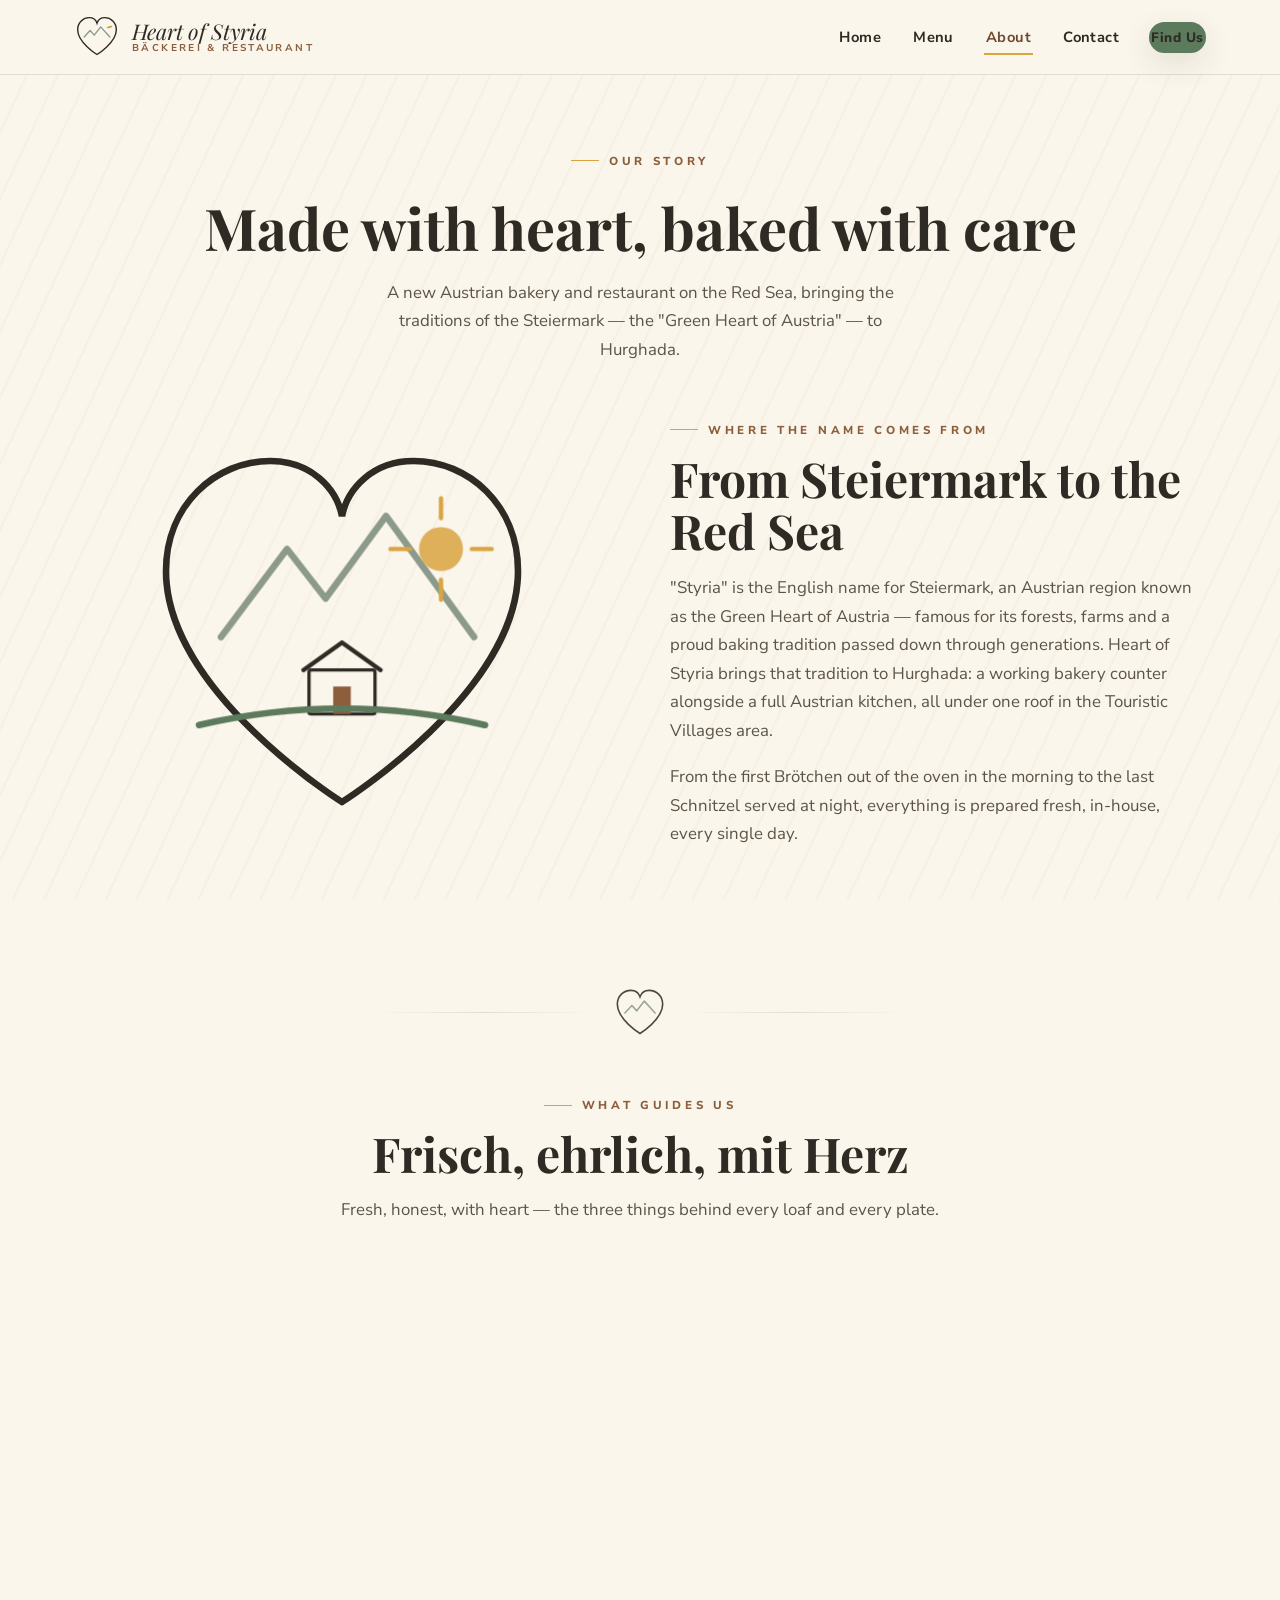
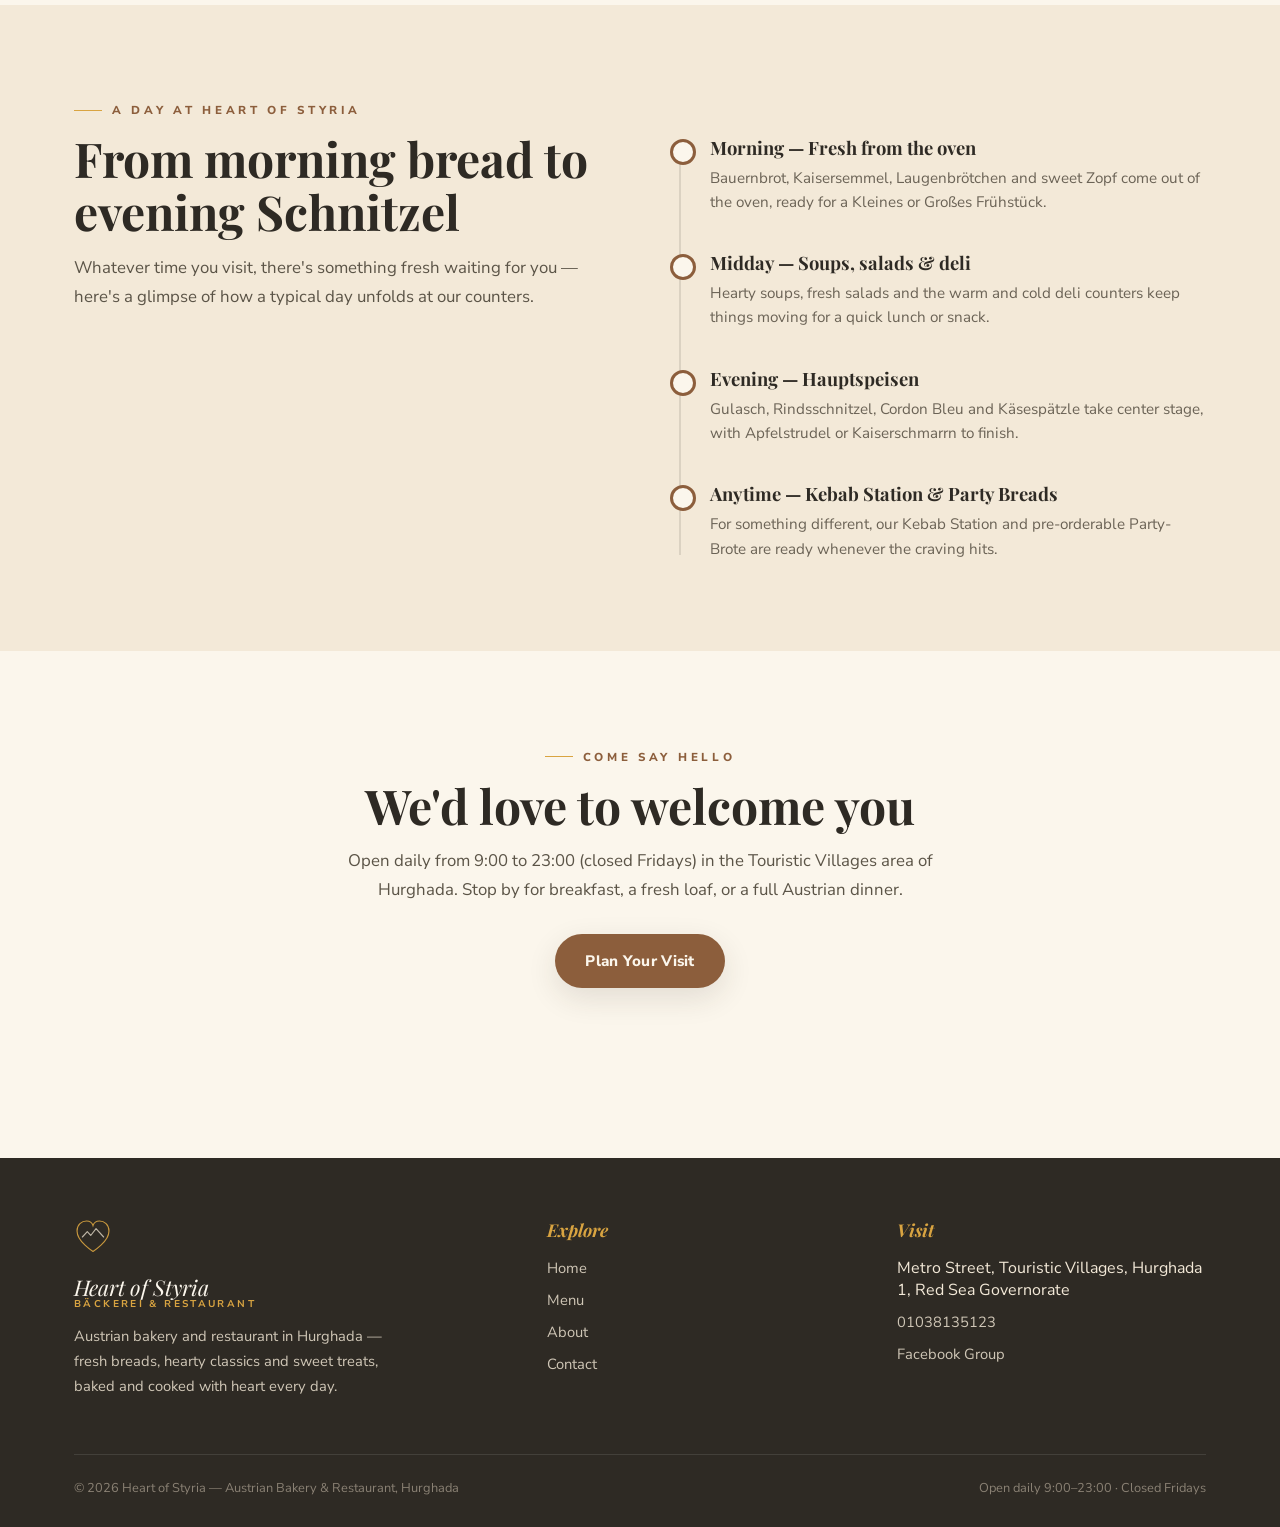
==== about.html @ dd1741fd "Add files via upload" ====
<!DOCTYPE html>
<html lang="en">
<head>
<meta charset="UTF-8">
<meta name="viewport" content="width=device-width, initial-scale=1.0">
<title>About | Bäckerei – Heart of Styria, Hurghada</title>
<link rel="preconnect" href="https://fonts.googleapis.com">
<link rel="preconnect" href="https://fonts.gstatic.com" crossorigin>
<link href="https://fonts.googleapis.com/css2?family=Playfair+Display:ital,wght@0,500;0,700;0,800;1,500;1,600&family=Nunito+Sans:wght@400;600;700;800;900&display=swap" rel="stylesheet">
<link rel="stylesheet" href="style.css">
</head>
<body>

<!-- ===================== NAV ===================== -->
<nav class="nav">
  <div class="nav-inner">
    <a href="index.html" class="brand">
      <svg class="brand-emblem" viewBox="0 0 100 100" fill="none" xmlns="http://www.w3.org/2000/svg">
        <path d="M50 88C50 88 8 62 8 34C8 18 20 8 33 8C42 8 48 14 50 20C52 14 58 8 67 8C80 8 92 18 92 34C92 62 50 88 50 88Z" stroke="#2E2A24" stroke-width="3"/>
        <path d="M22 50L35 36L44 46L58 28L78 50" stroke="#8C9A8C" stroke-width="3" fill="none" stroke-linejoin="round" stroke-linecap="round"/>
        <path d="M70 30 C70 30 76 24 84 26 C84 26 80 34 70 30Z" fill="#D9A441"/>
      </svg>
      <span class="brand-text">
        <span class="script-name">Heart of Styria</span>
        <span class="sub">Bäckerei &amp; Restaurant</span>
      </span>
    </a>
    <button class="nav-toggle" aria-label="Toggle navigation"><span></span><span></span><span></span></button>
    <div class="nav-links">
      <a href="index.html">Home</a>
      <a href="menu.html">Menu</a>
      <a href="about.html" class="active">About</a>
      <a href="contact.html">Contact</a>
      <a href="contact.html#location" class="nav-cta">Find Us</a>
    </div>
  </div>
</nav>

<!-- ===================== PAGE HEADER ===================== -->
<header class="page-header wrap reveal is-visible">
  <span class="eyebrow">Our Story</span>
  <h1>Made with heart, baked with care</h1>
  <p>A new Austrian bakery and restaurant on the Red Sea, bringing the
  traditions of the Steiermark — the "Green Heart of Austria" — to Hurghada.</p>
</header>

<!-- ===================== ABOUT HERO ===================== -->
<section class="wrap" style="padding-bottom: 70px;">
  <div class="about-hero">
    <div class="reveal">
      <div style="width:100%; aspect-ratio: 1/1; max-width:440px; margin:0 auto;">
        <svg viewBox="0 0 400 400" fill="none" xmlns="http://www.w3.org/2000/svg" style="width:100%; height:100%;">
          <path class="emblem-path" d="M200 350C200 350 40 250 40 140C40 80 85 40 135 40C172 40 195 65 200 90C205 65 228 40 265 40C315 40 360 80 360 140C360 250 200 350 200 350Z"
                stroke="#2E2A24" stroke-width="6" fill="none" stroke-linecap="round"/>
          <g class="emblem-fade floaty">
            <path d="M90 200L150 120L185 165L240 90L320 200" stroke="#8C9A8C" stroke-width="6" fill="none" stroke-linejoin="round" stroke-linecap="round"/>
          </g>
          <g class="emblem-fade floaty delay1">
            <rect x="170" y="230" width="60" height="40" rx="2" fill="#FBF6EC" stroke="#2E2A24" stroke-width="3"/>
            <path d="M165 230L200 205L235 230" stroke="#2E2A24" stroke-width="4" fill="none" stroke-linejoin="round" stroke-linecap="round"/>
            <rect x="192" y="245" width="16" height="25" fill="#8C5E3C"/>
          </g>
          <g class="emblem-fade floaty delay2">
            <path d="M70 280 Q200 250 330 280" stroke="#5C7A5C" stroke-width="6" fill="none" stroke-linecap="round"/>
            <circle cx="290" cy="120" r="20" fill="#D9A441" opacity="0.85"/>
            <path d="M290 92 L290 74 M290 148 L290 166 M262 120 L244 120 M318 120 L336 120"
                  stroke="#D9A441" stroke-width="4" stroke-linecap="round"/>
          </g>
        </svg>
      </div>
    </div>
    <div class="reveal">
      <span class="eyebrow">Where the name comes from</span>
      <h2 class="section-title">From Steiermark to the Red Sea</h2>
      <p class="section-lead">
        "Styria" is the English name for Steiermark, an Austrian region known
        as the Green Heart of Austria — famous for its forests, farms and a
        proud baking tradition passed down through generations. Heart of
        Styria brings that tradition to Hurghada: a working bakery counter
        alongside a full Austrian kitchen, all under one roof in the
        Touristic Villages area.
      </p>
      <p class="section-lead" style="margin-top:18px;">
        From the first Brötchen out of the oven in the morning to the last
        Schnitzel served at night, everything is prepared fresh, in-house,
        every single day.
      </p>
    </div>
  </div>
</section>

<!-- ===================== DIVIDER ===================== -->
<div class="divider">
  <span class="line"></span>
  <svg viewBox="0 0 100 100" fill="none" xmlns="http://www.w3.org/2000/svg">
    <path d="M50 88C50 88 8 62 8 34C8 18 20 8 33 8C42 8 48 14 50 20C52 14 58 8 67 8C80 8 92 18 92 34C92 62 50 88 50 88Z" stroke="#2E2A24" stroke-width="3"/>
    <path d="M22 50L35 36L44 46L58 28L78 50" stroke="#8C9A8C" stroke-width="3" fill="none" stroke-linejoin="round" stroke-linecap="round"/>
  </svg>
  <span class="line"></span>
</div>

<!-- ===================== VALUES ===================== -->
<section class="wrap" style="padding-bottom:90px;">
  <div class="reveal" style="text-align:center; max-width:680px; margin:0 auto 50px;">
    <span class="eyebrow" style="justify-content:center;">What guides us</span>
    <h2 class="section-title">Frisch, ehrlich, mit Herz</h2>
    <p class="section-lead" style="margin:0 auto;">Fresh, honest, with heart — the three things behind every loaf and every plate.</p>
  </div>

  <div class="grid grid-3 reveal-stagger values-grid">
    <div class="card">
      <div class="card-icon">
        <svg viewBox="0 0 24 24" fill="none" stroke="currentColor" stroke-width="2"><path d="M3 11l9-8 9 8"/><path d="M5 10v10h14V10"/><path d="M9 21V14h6v7"/></svg>
      </div>
      <h3>Baked Fresh Daily</h3>
      <p>Our bread, rolls, pretzels and pastries are baked from scratch every
      morning — no shortcuts, no pre-made dough.</p>
    </div>
    <div class="card">
      <div class="card-icon">
        <svg viewBox="0 0 24 24" fill="none" stroke="currentColor" stroke-width="2"><path d="M12 2C8 6 6 9 6 12a6 6 0 0 0 12 0c0-3-2-6-6-10z"/></svg>
      </div>
      <h3>Authentic Austrian Recipes</h3>
      <p>Gulasch, Schnitzel, Spätzle and Strudel made the traditional way —
      the same recipes you'd find in a Bäckerei back home.</p>
    </div>
    <div class="card">
      <div class="card-icon">
        <svg viewBox="0 0 24 24" fill="none" stroke="currentColor" stroke-width="2"><path d="M20.84 4.61a5.5 5.5 0 0 0-7.78 0L12 5.67l-1.06-1.06a5.5 5.5 0 0 0-7.78 7.78l1.06 1.06L12 21.23l7.78-7.78 1.06-1.06a5.5 5.5 0 0 0 0-7.78z"/></svg>
      </div>
      <h3>Made With Heart</h3>
      <p>"Frisch gebacken mit Liebe und Bedacht, mit Herz gemacht" isn't just
      a phrase — it's how every order leaves our kitchen.</p>
    </div>
  </div>
</section>

<!-- ===================== A DAY HERE ===================== -->
<section style="background: var(--cream-2); padding: 90px 0;">
  <div class="wrap">
    <div class="grid grid-2" style="gap:60px; align-items:start;">
      <div class="reveal">
        <span class="eyebrow">A day at Heart of Styria</span>
        <h2 class="section-title">From morning bread to evening Schnitzel</h2>
        <p class="section-lead">
          Whatever time you visit, there's something fresh waiting for you —
          here's a glimpse of how a typical day unfolds at our counters.
        </p>
      </div>
      <div class="reveal">
        <div class="timeline">
          <div class="t-item">
            <h4>Morning — Fresh from the oven</h4>
            <p>Bauernbrot, Kaisersemmel, Laugenbrötchen and sweet Zopf come
            out of the oven, ready for a Kleines or Großes Frühstück.</p>
          </div>
          <div class="t-item">
            <h4>Midday — Soups, salads &amp; deli</h4>
            <p>Hearty soups, fresh salads and the warm and cold deli counters
            keep things moving for a quick lunch or snack.</p>
          </div>
          <div class="t-item">
            <h4>Evening — Hauptspeisen</h4>
            <p>Gulasch, Rindsschnitzel, Cordon Bleu and Käsespätzle take
            center stage, with Apfelstrudel or Kaiserschmarrn to finish.</p>
          </div>
          <div class="t-item">
            <h4>Anytime — Kebab Station &amp; Party Breads</h4>
            <p>For something different, our Kebab Station and pre-orderable
            Party-Brote are ready whenever the craving hits.</p>
          </div>
        </div>
      </div>
    </div>
  </div>
</section>

<!-- ===================== CTA ===================== -->
<section class="wrap reveal" style="padding: 90px 24px; text-align:center;">
  <span class="eyebrow" style="justify-content:center;">Come say hello</span>
  <h2 class="section-title">We'd love to welcome you</h2>
  <p class="section-lead" style="margin:0 auto 30px;">
    Open daily from 9:00 to 23:00 (closed Fridays) in the Touristic Villages
    area of Hurghada. Stop by for breakfast, a fresh loaf, or a full Austrian
    dinner.
  </p>
  <a href="contact.html" class="btn btn-primary">Plan Your Visit</a>
</section>

<!-- ===================== FOOTER ===================== -->
<footer>
  <div class="wrap">
    <div class="footer-grid">
      <div>
        <svg class="footer-emblem" viewBox="0 0 100 100" fill="none" xmlns="http://www.w3.org/2000/svg">
          <path d="M50 88C50 88 8 62 8 34C8 18 20 8 33 8C42 8 48 14 50 20C52 14 58 8 67 8C80 8 92 18 92 34C92 62 50 88 50 88Z" stroke="#D9A441" stroke-width="3"/>
          <path d="M22 50L35 36L44 46L58 28L78 50" stroke="#cfc6b6" stroke-width="3" fill="none" stroke-linejoin="round" stroke-linecap="round"/>
        </svg>
        <div class="brand-text" style="margin-bottom:14px;">
          <span class="script-name">Heart of Styria</span>
          <span class="sub">Bäckerei &amp; Restaurant</span>
        </div>
        <p>Austrian bakery and restaurant in Hurghada — fresh breads, hearty
        classics and sweet treats, baked and cooked with heart every day.</p>
      </div>
      <div>
        <h4>Explore</h4>
        <ul>
          <li><a href="index.html">Home</a></li>
          <li><a href="menu.html">Menu</a></li>
          <li><a href="about.html">About</a></li>
          <li><a href="contact.html">Contact</a></li>
        </ul>
      </div>
      <div>
        <h4>Visit</h4>
        <ul>
          <li>Metro Street, Touristic Villages, Hurghada 1, Red Sea Governorate</li>
          <li><a href="tel:01038135123">01038135123</a></li>
          <li><a href="https://www.facebook.com/groups/666672306459052" target="_blank" rel="noopener">Facebook Group</a></li>
        </ul>
      </div>
    </div>
    <div class="footer-bottom">
      <span>© 2026 Heart of Styria — Austrian Bakery &amp; Restaurant, Hurghada</span>
      <span>Open daily 9:00–23:00 · Closed Fridays</span>
    </div>
  </div>
</footer>

<script src="script.js"></script>
</body>
</html>
---- style.css ----
/* ===========================================================
   Bäckerei – Heart of Styria
   Cozy alpine bakery & restaurant — Hurghada
   =========================================================== */

:root{
  --bark:        #2E2A24;
  --cream:       #FBF6EC;
  --cream-2:     #F3E9D8;
  --wood:        #8C5E3C;
  --wood-dark:   #6E4A2E;
  --pine:        #5C7A5C;
  --pine-dark:   #3F5A40;
  --wheat:       #D9A441;
  --line:        rgba(46,42,36,0.12);
  --shadow:      0 10px 30px rgba(46,42,36,0.12);
  --radius:      14px;
  --max:         1180px;
}

*{ box-sizing: border-box; }
html{ scroll-behavior: smooth; }

body{
  margin:0;
  font-family: 'Nunito Sans', system-ui, sans-serif;
  background: var(--cream);
  color: var(--bark);
  -webkit-font-smoothing: antialiased;
  overflow-x: hidden;
}

h1,h2,h3,h4,.script{
  font-family: 'Playfair Display', Georgia, serif;
}

a{ color: inherit; text-decoration: none; }

img{ max-width: 100%; display:block; }

.wrap{
  max-width: var(--max);
  margin: 0 auto;
  padding: 0 24px;
}

/* ---------- Texture ---------- */
body::before{
  content:"";
  position: fixed;
  inset:0;
  pointer-events:none;
  z-index: 0;
  opacity: .05;
  background-image:
    repeating-linear-gradient(115deg, var(--wood) 0px, transparent 2px, transparent 26px, var(--wood) 28px);
}

/* ===========================================================
   NAV
   =========================================================== */
.nav{
  position: sticky; top:0; z-index: 100;
  background: rgba(251,246,236,0.92);
  backdrop-filter: blur(8px);
  border-bottom: 1px solid var(--line);
}
.nav-inner{
  max-width: var(--max);
  margin:0 auto;
  padding: 14px 24px;
  display:flex;
  align-items:center;
  justify-content: space-between;
  gap: 24px;
}
.brand{
  display:flex; align-items:center; gap:12px;
}
.brand-emblem{ width: 46px; height:46px; flex-shrink:0; }
.brand-text{
  display:flex; flex-direction:column; line-height:1.05;
}
.brand-text .script-name{
  font-family:'Playfair Display', serif;
  font-style: italic;
  font-size: 1.35rem;
  color: var(--bark);
}
.brand-text .sub{
  font-size: .62rem;
  letter-spacing: .24em;
  text-transform: uppercase;
  color: var(--wood);
  font-weight: 700;
}

.nav-links{
  display:flex; gap: 28px; align-items:center;
  font-weight: 700; font-size: .92rem;
  letter-spacing:.03em;
}
.nav-links a{
  position:relative;
  padding: 6px 2px;
  color: var(--bark);
  transition: color .2s;
}
.nav-links a::after{
  content:"";
  position:absolute; left:0; right:100%; bottom:-2px; height:2px;
  background: var(--wheat);
  transition: right .25s ease;
}
.nav-links a:hover{ color: var(--wood-dark); }
.nav-links a:hover::after, .nav-links a.active::after{ right:0; }
.nav-links a.active{ color: var(--wood-dark); }

.nav-cta{
  background: var(--pine);
  color: var(--cream);
  padding: 10px 20px;
  border-radius: 999px;
  font-weight: 800;
  font-size: .85rem;
  letter-spacing: .04em;
  box-shadow: var(--shadow);
  transition: transform .2s ease, background .2s ease;
  white-space: nowrap;
}
.nav-cta:hover{ transform: translateY(-2px); background: var(--pine-dark); }

.nav-toggle{
  display:none;
  background:none; border:none; cursor:pointer;
  width:40px; height:40px;
  flex-direction:column; justify-content:center; align-items:center; gap:5px;
}
.nav-toggle span{
  display:block; width:24px; height:2px; background: var(--bark);
  transition: all .25s ease;
}

/* ===========================================================
   GENERIC SECTIONS
   =========================================================== */
section{ position: relative; z-index:1; }

.eyebrow{
  display:inline-flex; align-items:center; gap:10px;
  font-size: .72rem; letter-spacing:.32em; text-transform:uppercase;
  color: var(--wood); font-weight: 800;
  margin-bottom: 14px;
}
.eyebrow::before{
  content:""; display:block; width:28px; height:1px; background: var(--wheat);
}

h2.section-title{
  font-size: clamp(2rem, 4vw, 3rem);
  margin: 0 0 16px;
  line-height: 1.1;
}

.section-lead{
  max-width: 620px;
  color: #5b5447;
  font-size: 1.05rem;
  line-height: 1.7;
}

/* divider with heart emblem */
.divider{
  display:flex; align-items:center; justify-content:center;
  gap: 18px;
  margin: 0 auto;
  padding: 50px 0;
}
.divider .line{
  height:1px; flex:1; max-width: 220px;
  background: linear-gradient(90deg, transparent, var(--line), transparent);
}
.divider svg{ width: 54px; height: 54px; opacity:.85; }

/* ===========================================================
   REVEAL ON SCROLL
   =========================================================== */
.reveal{
  opacity:0; transform: translateY(28px);
  transition: opacity .8s cubic-bezier(.2,.7,.2,1), transform .8s cubic-bezier(.2,.7,.2,1);
}
.reveal.is-visible{ opacity:1; transform: translateY(0); }
.reveal-stagger > *{ transition-delay: calc(var(--i, 0) * 90ms); }

/* ===========================================================
   HERO
   =========================================================== */
.hero{
  position:relative;
  padding: 90px 0 70px;
  overflow:hidden;
}
.hero-grid{
  display:grid;
  grid-template-columns: 1.1fr 1fr;
  gap: 50px;
  align-items:center;
}
.hero h1{
  font-size: clamp(2.6rem, 6vw, 4.4rem);
  line-height: 1.05;
  margin: 10px 0 22px;
}
.hero h1 .accent{
  display:block;
  font-style: italic;
  font-family:'Playfair Display', serif;
  color: var(--wood);
  font-size: 0.62em;
  margin-top: 6px;
}
.hero p.lede{
  font-size: 1.12rem; color:#5b5447; max-width: 520px; line-height:1.75;
  margin-bottom: 30px;
}
.hero-ctas{ display:flex; gap:16px; flex-wrap:wrap; }

.btn{
  display:inline-flex; align-items:center; gap:10px;
  padding: 15px 28px;
  border-radius: 999px;
  font-weight: 800; font-size: .95rem; letter-spacing:.02em;
  border: 2px solid transparent;
  cursor:pointer;
  transition: transform .2s ease, box-shadow .2s ease, background .2s ease, color .2s ease;
}
.btn-primary{
  background: var(--wood);
  color: var(--cream);
  box-shadow: var(--shadow);
}
.btn-primary:hover{ transform: translateY(-3px); background: var(--wood-dark); }
.btn-outline{
  border-color: var(--bark);
  color: var(--bark);
  background: transparent;
}
.btn-outline:hover{ background: var(--bark); color: var(--cream); transform: translateY(-3px); }

/* Hero emblem illustration */
.hero-art{
  position: relative;
  aspect-ratio: 1/1;
  display:flex; align-items:center; justify-content:center;
}
.hero-art svg{ width: 100%; height:100%; max-width: 460px; }

.hero-badges{
  display:flex; gap: 14px; margin-top: 36px; flex-wrap:wrap;
}
.badge{
  display:flex; align-items:center; gap:10px;
  background: var(--cream-2);
  border: 1px solid var(--line);
  border-radius: 999px;
  padding: 10px 18px;
  font-size: .85rem; font-weight:700; color: var(--wood-dark);
}
.badge svg{ width:18px; height:18px; }

/* float animation for hero icons */
@keyframes float{
  0%,100%{ transform: translateY(0px); }
  50%{ transform: translateY(-10px); }
}
.floaty{ animation: float 6s ease-in-out infinite; }
.floaty.delay1{ animation-delay: 1.2s; }
.floaty.delay2{ animation-delay: 2.4s; }

/* Heart emblem draw-in */
.emblem-path{
  stroke-dasharray: 1200;
  stroke-dashoffset: 1200;
  animation: draw 2.6s ease forwards;
}
@keyframes draw{ to{ stroke-dashoffset: 0; } }
.emblem-fade{
  opacity:0;
  animation: fadein 1s ease forwards;
  animation-delay: 1.4s;
}
@keyframes fadein{ to{ opacity:1; } }

/* ===========================================================
   STRIP / MARQUEE
   =========================================================== */
.strip{
  background: var(--bark);
  color: var(--cream);
  overflow:hidden;
  padding: 14px 0;
}
.strip-track{
  display:flex; gap: 60px;
  white-space: nowrap;
  animation: scroll-left 32s linear infinite;
  width: max-content;
}
.strip-track span{
  font-family:'Playfair Display', serif;
  font-style:italic;
  font-size: 1.05rem;
  letter-spacing:.04em;
  color: var(--wheat);
  display:flex; align-items:center; gap:16px;
}
.strip-track span::after{ content:"✦"; color: var(--cream); opacity:.5; font-size:.7rem; margin-left:16px;}
@keyframes scroll-left{
  from{ transform: translateX(0); }
  to{ transform: translateX(-50%); }
}

/* ===========================================================
   CARDS / GRIDS
   =========================================================== */
.grid{
  display:grid; gap: 28px;
}
.grid-3{ grid-template-columns: repeat(3, 1fr); }
.grid-2{ grid-template-columns: repeat(2, 1fr); }
.grid-4{ grid-template-columns: repeat(4, 1fr); }

.card{
  background: #fff;
  border: 1px solid var(--line);
  border-radius: var(--radius);
  padding: 30px 26px;
  box-shadow: var(--shadow);
  transition: transform .3s ease, box-shadow .3s ease;
}
.card:hover{ transform: translateY(-6px); box-shadow: 0 18px 36px rgba(46,42,36,0.16); }

.card-icon{
  width: 52px; height:52px;
  border-radius: 14px;
  display:flex; align-items:center; justify-content:center;
  background: var(--cream-2);
  margin-bottom: 18px;
}
.card-icon svg{ width: 28px; height:28px; color: var(--wood); }
.card h3{ margin: 0 0 8px; font-size: 1.25rem; }
.card p{ color:#6b6356; line-height:1.6; margin:0; font-size:.95rem;}

/* ===========================================================
   MENU PREVIEW (home) + FULL MENU (menu page)
   =========================================================== */
.menu-tabs{
  display:flex; flex-wrap:wrap; gap: 10px;
  margin-bottom: 40px;
}
.menu-tab{
  border: 2px solid var(--bark);
  background: transparent;
  color: var(--bark);
  padding: 10px 20px;
  border-radius: 999px;
  font-weight: 800; font-size: .85rem;
  cursor:pointer;
  transition: all .2s ease;
  letter-spacing:.02em;
}
.menu-tab.active, .menu-tab:hover{
  background: var(--bark); color: var(--cream);
}

.menu-section{ display:none; }
.menu-section.active{ display:block; animation: fadein .5s ease; }

.menu-group-title{
  font-family:'Playfair Display', serif;
  font-style: italic;
  font-size: 1.7rem;
  color: var(--wood-dark);
  margin: 36px 0 6px;
  display:flex; align-items:baseline; gap:14px;
}
.menu-group-title small{
  font-family:'Nunito Sans', sans-serif;
  font-style:normal;
  font-weight:800;
  letter-spacing:.22em;
  text-transform:uppercase;
  font-size:.6rem;
  color: var(--pine);
}
.menu-group-title::after{
  content:""; flex:1; height:1px; background: var(--line);
}

.menu-list{ list-style:none; margin:0; padding:0; }
.menu-item{
  display:flex; justify-content:space-between; gap: 20px;
  padding: 16px 0;
  border-bottom: 1px dashed var(--line);
}
.menu-item:last-child{ border-bottom:none; }
.menu-item-name{
  font-weight: 800; font-size: 1.02rem;
}
.menu-item-num{
  color: var(--wood);
  font-weight:800;
  margin-right:8px;
  font-size:.85rem;
}
.menu-item-desc{
  display:block;
  font-weight: 400;
  font-style: italic;
  color: #8a8174;
  font-size: .85rem;
  margin-top: 4px;
}
.menu-item-price{
  font-weight: 800;
  color: var(--wood-dark);
  white-space: nowrap;
  font-size: 1.02rem;
  font-family:'Playfair Display', serif;
}

.menu-note{
  margin-top: 30px;
  padding: 18px 22px;
  background: var(--cream-2);
  border-left: 4px solid var(--wheat);
  border-radius: 0 10px 10px 0;
  font-size: .9rem;
  color: var(--wood-dark);
  font-weight:700;
}

/* ===========================================================
   ABOUT
   =========================================================== */
.about-hero{
  display:grid; grid-template-columns: 1fr 1fr;
  gap: 60px; align-items:center;
}
.values-grid{ margin-top: 10px; }

.timeline{
  position:relative;
  margin-top: 40px;
  padding-left: 40px;
}
.timeline::before{
  content:"";
  position:absolute; left:9px; top:6px; bottom:6px; width:2px;
  background: var(--line);
}
.t-item{ position:relative; padding-bottom: 36px; }
.t-item:last-child{ padding-bottom:0; }
.t-item::before{
  content:""; position:absolute; left:-40px; top:4px;
  width:20px; height:20px; border-radius:50%;
  background: var(--cream);
  border: 3px solid var(--wood);
}
.t-item h4{ margin:0 0 6px; font-size:1.15rem; }
.t-item p{ margin:0; color:#6b6356; font-size:.95rem; line-height:1.6; }

/* ===========================================================
   CONTACT
   =========================================================== */
.contact-grid{
  display:grid; grid-template-columns: 1fr 1fr;
  gap: 50px; align-items:start;
}
.info-row{
  display:flex; gap: 18px; align-items:flex-start;
  padding: 20px 0;
  border-bottom: 1px solid var(--line);
}
.info-row:last-child{ border-bottom:none; }
.info-icon{
  width:46px; height:46px; flex-shrink:0;
  border-radius: 12px; background: var(--cream-2);
  display:flex; align-items:center; justify-content:center;
}
.info-icon svg{ width:24px; height:24px; color:var(--wood); }
.info-row h4{ margin:0 0 4px; font-size:1.05rem; }
.info-row p, .info-row a{ margin:0; color:#6b6356; font-size:.95rem; line-height:1.6; }
.info-row a{ color: var(--wood-dark); font-weight:800; }

.map-wrap{
  border-radius: var(--radius);
  overflow:hidden;
  box-shadow: var(--shadow);
  border: 1px solid var(--line);
  aspect-ratio: 4/3;
}
.map-wrap iframe{ width:100%; height:100%; border:0; display:block; }

.hours-table{
  width:100%; border-collapse: collapse; margin-top: 10px;
}
.hours-table td{
  padding: 10px 0; border-bottom: 1px dashed var(--line);
  font-size: .95rem;
}
.hours-table td:first-child{ font-weight:800; }
.hours-table td:last-child{ text-align:right; color: var(--wood-dark); font-weight:800; }
.hours-table tr.closed td:last-child{ color: #b56a4e; }
.hours-table tr.today td{ color: var(--pine-dark); }

/* ===========================================================
   FOOTER
   =========================================================== */
footer{
  background: var(--bark);
  color: var(--cream-2);
  padding: 60px 0 30px;
  margin-top: 80px;
}
.footer-grid{
  display:grid; grid-template-columns: 1.4fr 1fr 1fr;
  gap: 40px;
  padding-bottom: 40px;
  border-bottom: 1px solid rgba(255,255,255,.1);
}
footer h4{
  font-family:'Playfair Display', serif;
  font-style:italic;
  font-size:1.1rem; margin: 0 0 16px; color: var(--wheat);
}
footer .brand-text .script-name{ color: var(--cream); }
footer .brand-text .sub{ color: var(--wheat); }
footer p{ color: #cfc6b6; font-size:.92rem; line-height:1.7; max-width: 320px;}
footer ul{ list-style:none; padding:0; margin:0; display:flex; flex-direction:column; gap:10px; }
footer ul a{ color:#cfc6b6; font-size:.92rem; transition: color .2s; }
footer ul a:hover{ color: var(--wheat); }
.footer-bottom{
  padding-top: 24px;
  display:flex; justify-content:space-between; flex-wrap:wrap; gap:10px;
  font-size:.8rem; color:#8a8174;
}
.footer-emblem{ width:38px; height:38px; margin-bottom:14px; opacity:.9; }

/* ===========================================================
   PAGE HEADER (for non-home pages)
   =========================================================== */
.page-header{
  padding: 70px 0 50px;
  text-align:center;
  position:relative;
}
.page-header .eyebrow{ justify-content:center; }
.page-header h1{
  font-size: clamp(2.4rem, 5vw, 3.6rem);
  margin: 6px 0 14px;
}
.page-header p{
  max-width: 560px; margin: 0 auto; color:#5b5447; font-size:1.05rem; line-height:1.7;
}

/* ===========================================================
   RESPONSIVE
   =========================================================== */
@media (max-width: 980px){
  .hero-grid, .about-hero, .contact-grid{ grid-template-columns: 1fr; }
  .hero-art{ order:-1; max-width: 320px; margin: 0 auto; }
  .grid-3, .grid-4{ grid-template-columns: repeat(2,1fr); }
  .footer-grid{ grid-template-columns: 1fr; gap: 30px; }
}

@media (max-width: 720px){
  .nav-links{
    position:fixed; top:74px; left:0; right:0;
    background: var(--cream);
    flex-direction:column; align-items:flex-start;
    padding: 20px 24px; gap: 18px;
    border-bottom: 1px solid var(--line);
    transform: translateY(-110%);
    transition: transform .3s ease;
    z-index: 90;
  }
  .nav-links.open{ transform: translateY(0); }
  .nav-toggle{ display:flex; }
  .nav-cta{ display:none; }
  .nav-links .nav-cta{ display:inline-flex; }
  .grid-3, .grid-4, .grid-2{ grid-template-columns: 1fr; }
  .hero{ padding-top: 50px; }
  .menu-item{ flex-direction:column; gap:4px; }
  .menu-item-price{ align-self:flex-start; }
}

/* Reduced motion */
@media (prefers-reduced-motion: reduce){
  *{ animation: none !important; transition: none !important; }
  .reveal{ opacity:1; transform:none; }
}
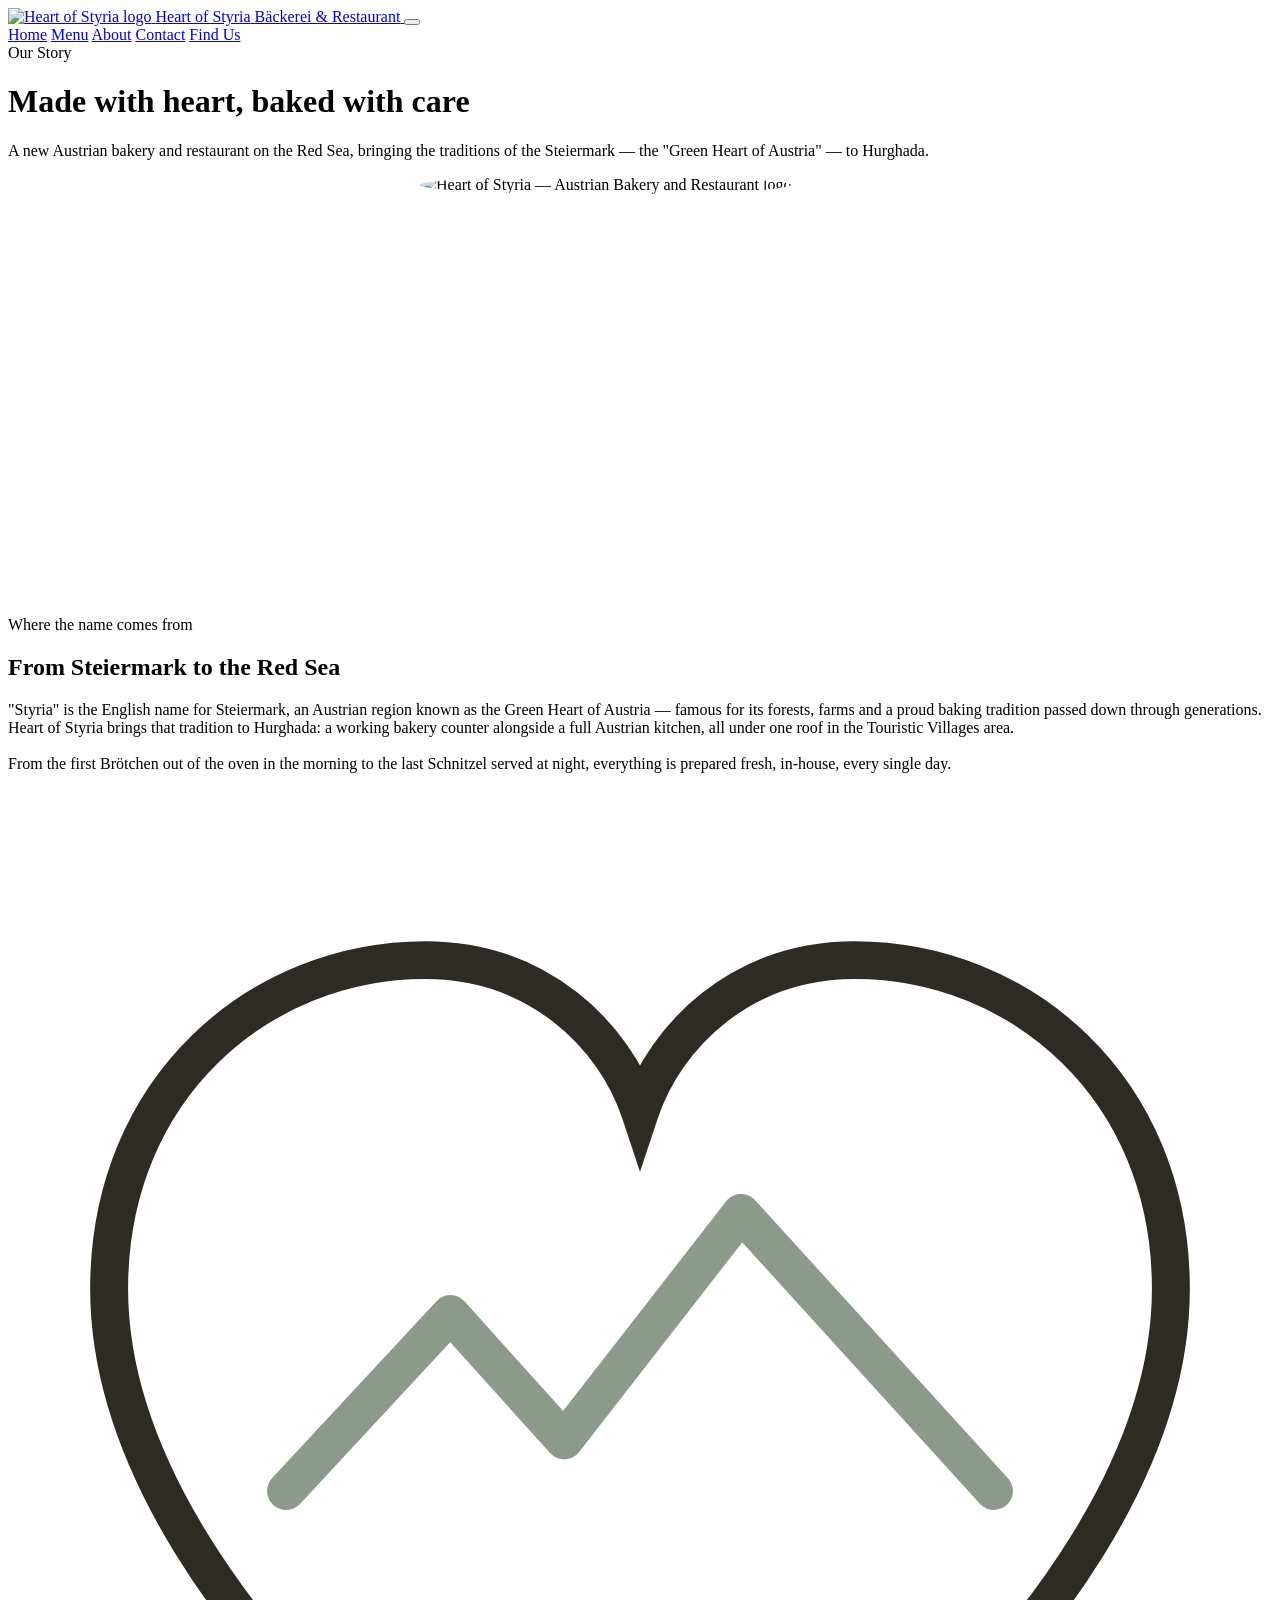
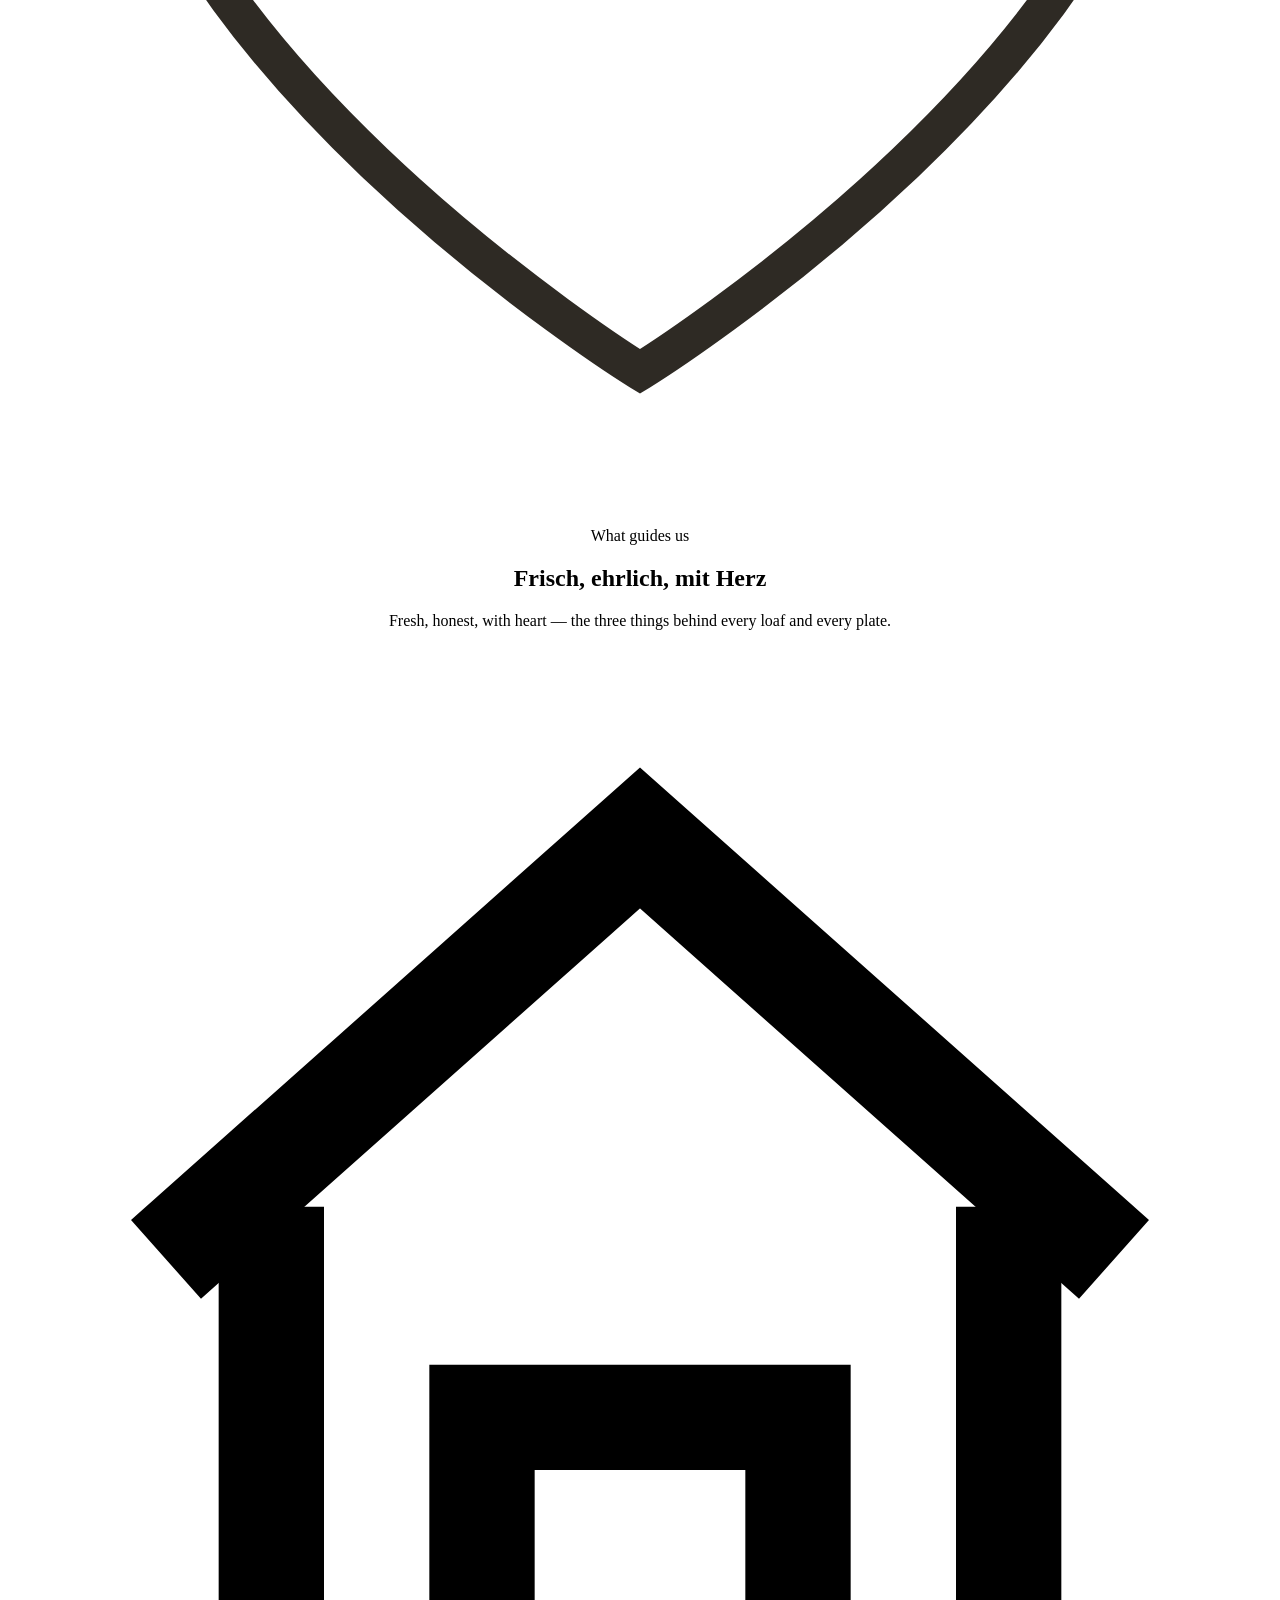
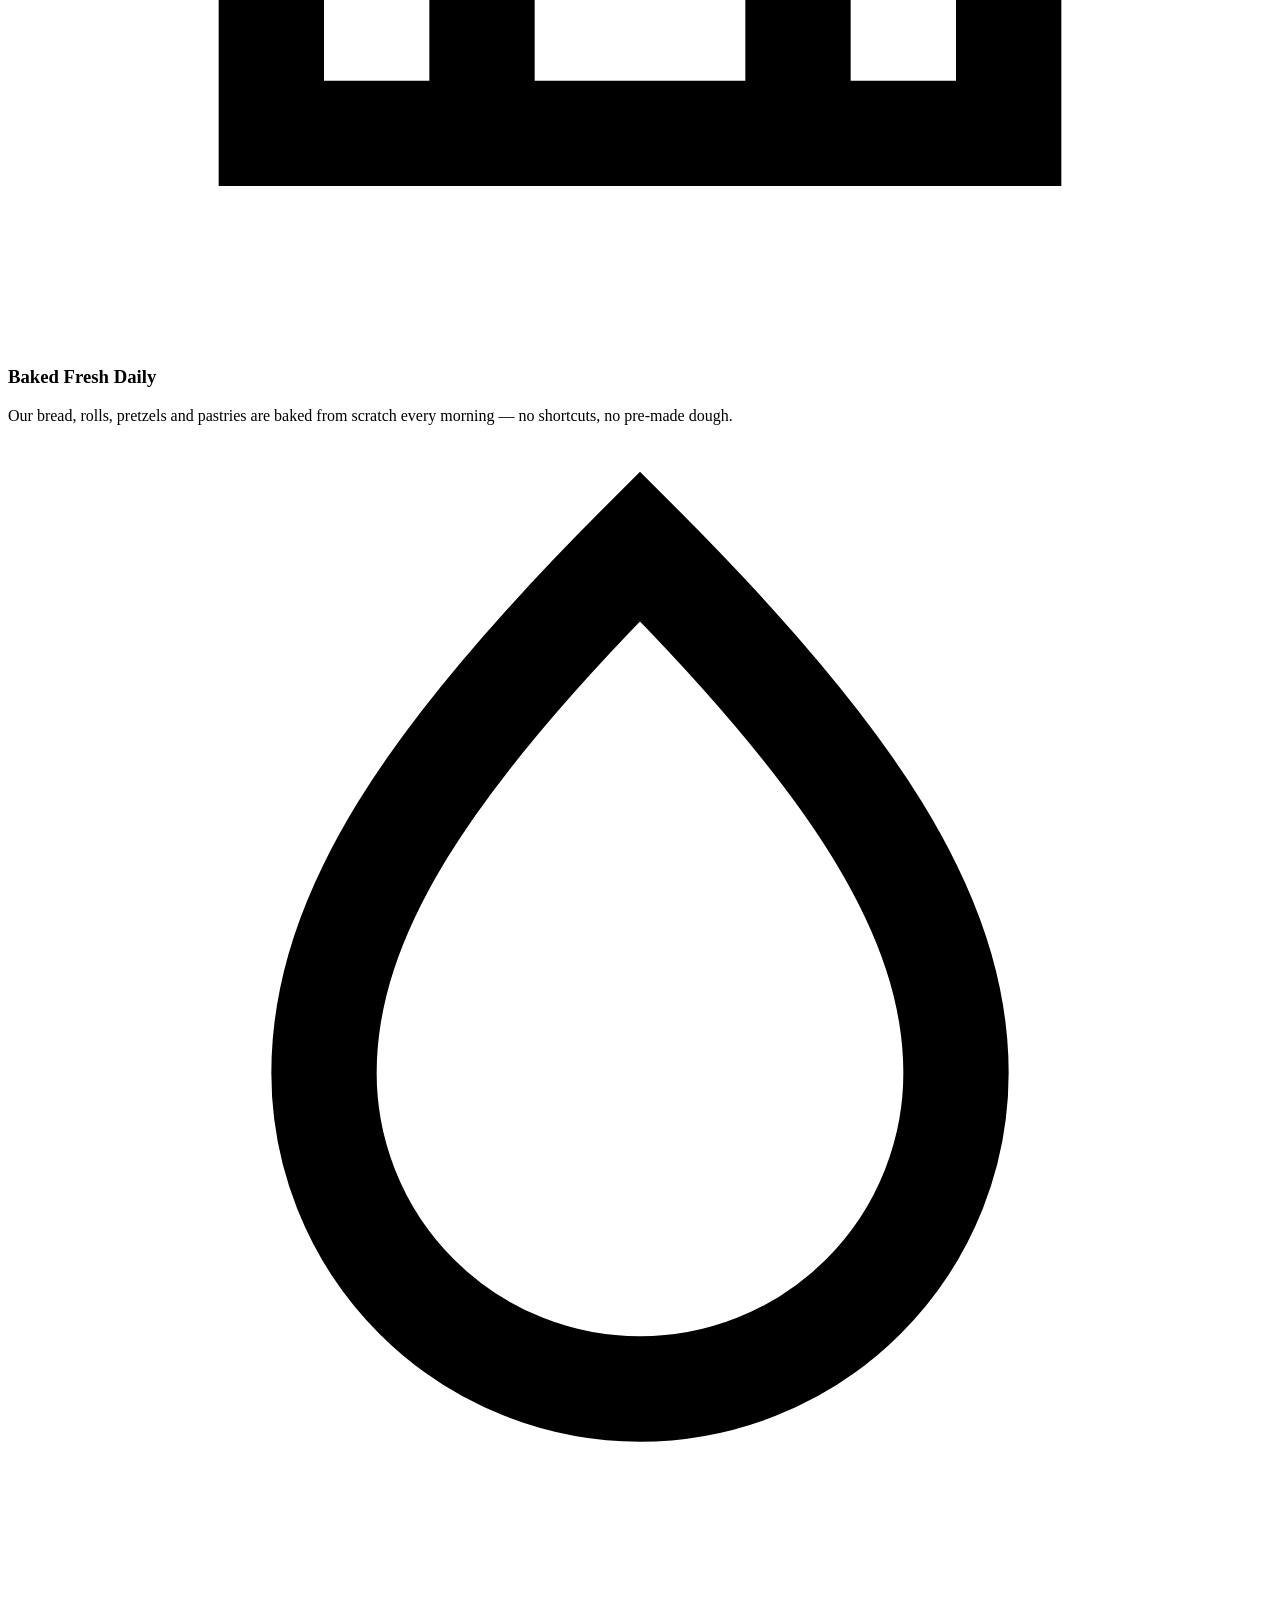
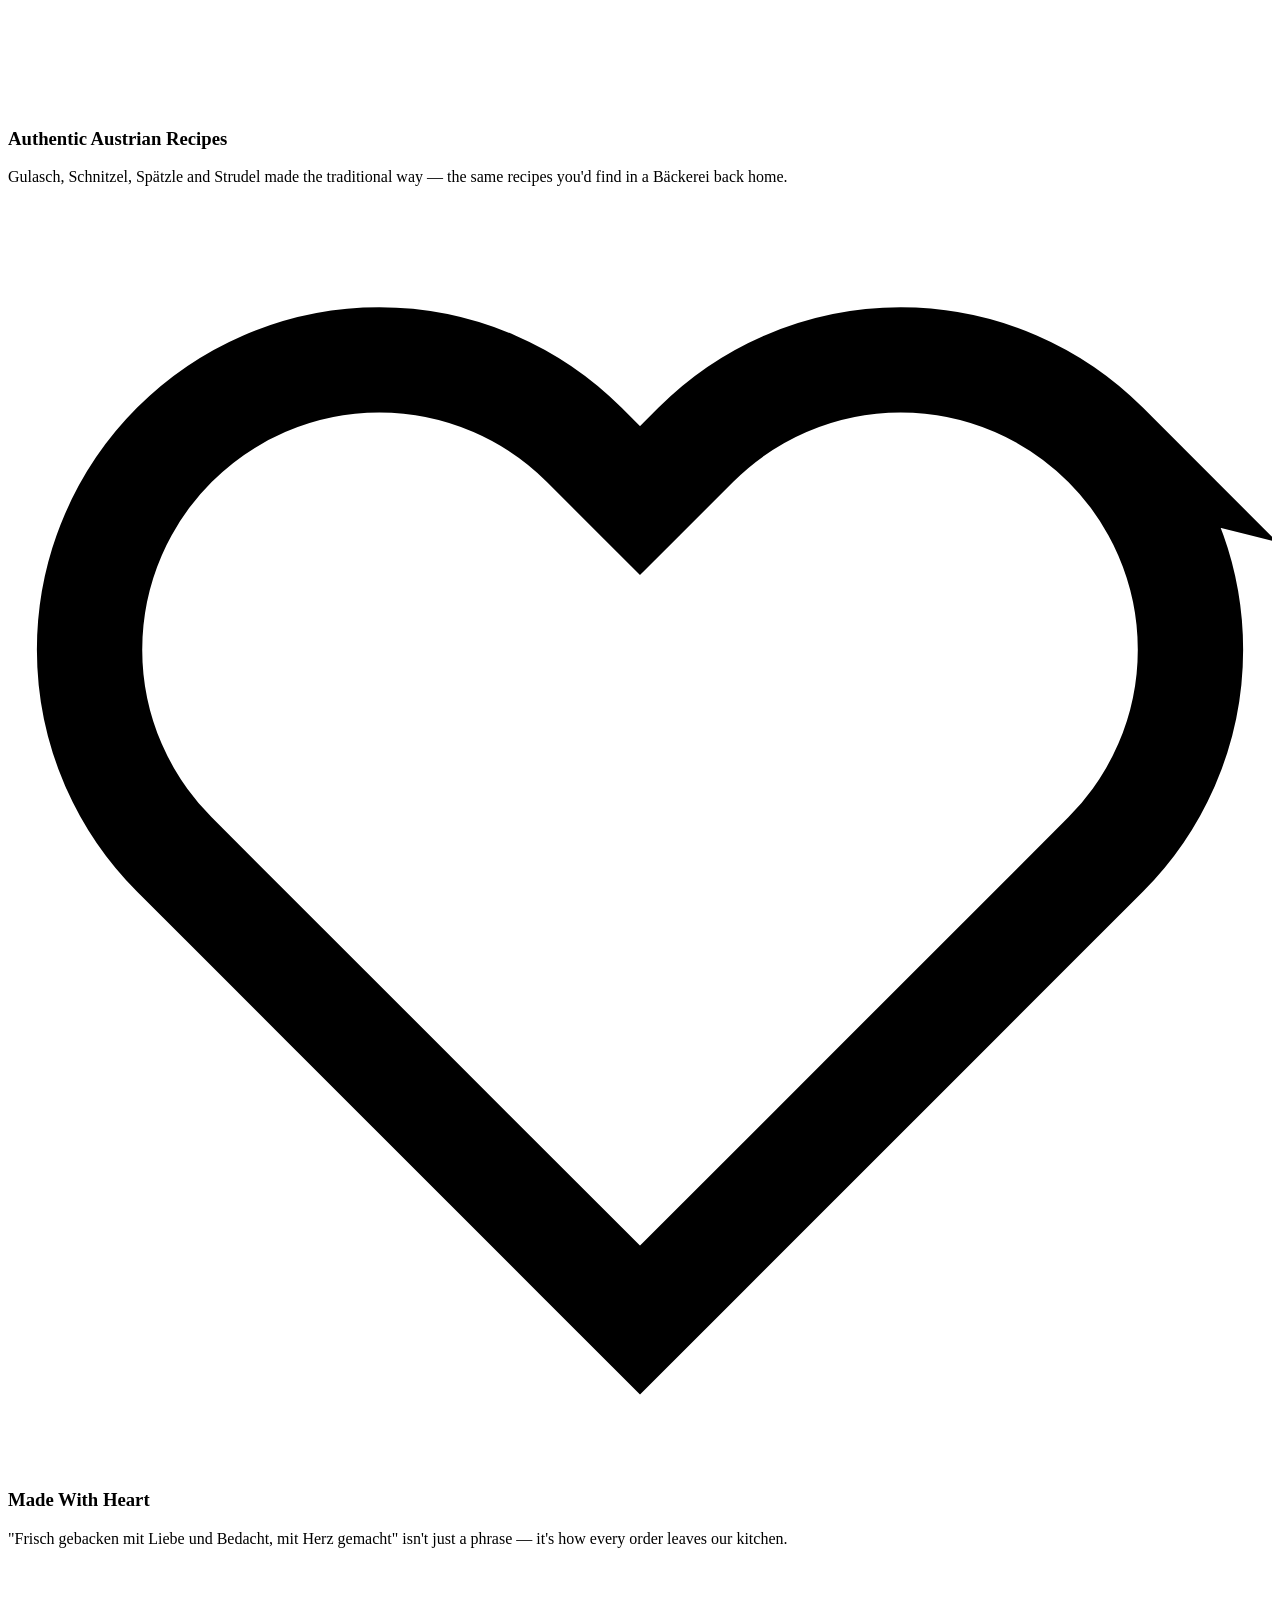
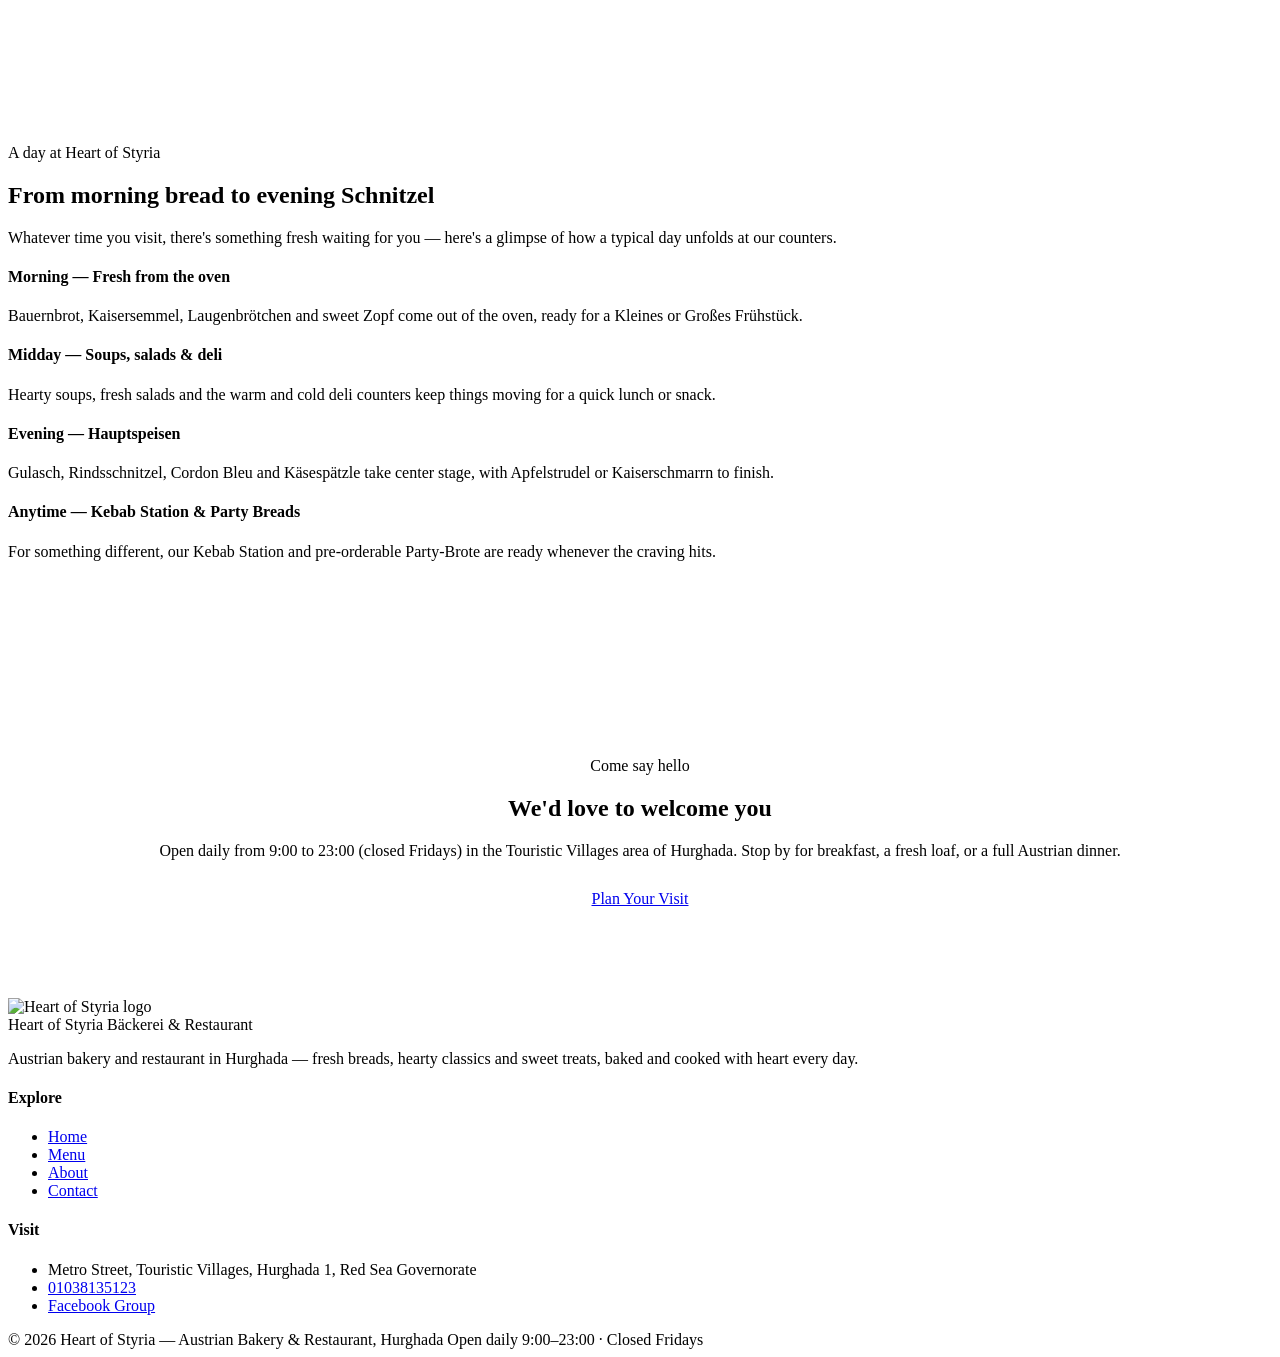
==== commit a9e05c49: "Rename about(1).html to about.html" ====
--- a/about.html
+++ b/about.html
@@ -15,11 +15,7 @@
 <nav class="nav">
   <div class="nav-inner">
     <a href="index.html" class="brand">
-      <svg class="brand-emblem" viewBox="0 0 100 100" fill="none" xmlns="http://www.w3.org/2000/svg">
-        <path d="M50 88C50 88 8 62 8 34C8 18 20 8 33 8C42 8 48 14 50 20C52 14 58 8 67 8C80 8 92 18 92 34C92 62 50 88 50 88Z" stroke="#2E2A24" stroke-width="3"/>
-        <path d="M22 50L35 36L44 46L58 28L78 50" stroke="#8C9A8C" stroke-width="3" fill="none" stroke-linejoin="round" stroke-linecap="round"/>
-        <path d="M70 30 C70 30 76 24 84 26 C84 26 80 34 70 30Z" fill="#D9A441"/>
-      </svg>
+      <img class="brand-emblem" src="images/logo-square.jpeg" alt="Heart of Styria logo">
       <span class="brand-text">
         <span class="script-name">Heart of Styria</span>
         <span class="sub">Bäckerei &amp; Restaurant</span>
@@ -49,24 +45,7 @@
   <div class="about-hero">
     <div class="reveal">
       <div style="width:100%; aspect-ratio: 1/1; max-width:440px; margin:0 auto;">
-        <svg viewBox="0 0 400 400" fill="none" xmlns="http://www.w3.org/2000/svg" style="width:100%; height:100%;">
-          <path class="emblem-path" d="M200 350C200 350 40 250 40 140C40 80 85 40 135 40C172 40 195 65 200 90C205 65 228 40 265 40C315 40 360 80 360 140C360 250 200 350 200 350Z"
-                stroke="#2E2A24" stroke-width="6" fill="none" stroke-linecap="round"/>
-          <g class="emblem-fade floaty">
-            <path d="M90 200L150 120L185 165L240 90L320 200" stroke="#8C9A8C" stroke-width="6" fill="none" stroke-linejoin="round" stroke-linecap="round"/>
-          </g>
-          <g class="emblem-fade floaty delay1">
-            <rect x="170" y="230" width="60" height="40" rx="2" fill="#FBF6EC" stroke="#2E2A24" stroke-width="3"/>
-            <path d="M165 230L200 205L235 230" stroke="#2E2A24" stroke-width="4" fill="none" stroke-linejoin="round" stroke-linecap="round"/>
-            <rect x="192" y="245" width="16" height="25" fill="#8C5E3C"/>
-          </g>
-          <g class="emblem-fade floaty delay2">
-            <path d="M70 280 Q200 250 330 280" stroke="#5C7A5C" stroke-width="6" fill="none" stroke-linecap="round"/>
-            <circle cx="290" cy="120" r="20" fill="#D9A441" opacity="0.85"/>
-            <path d="M290 92 L290 74 M290 148 L290 166 M262 120 L244 120 M318 120 L336 120"
-                  stroke="#D9A441" stroke-width="4" stroke-linecap="round"/>
-          </g>
-        </svg>
+        <img src="images/logo.jpeg" alt="Heart of Styria — Austrian Bakery and Restaurant logo" style="width:100%; height:100%; object-fit:contain; border-radius:50%; box-shadow: var(--shadow);">
       </div>
     </div>
     <div class="reveal">
@@ -192,10 +171,7 @@
   <div class="wrap">
     <div class="footer-grid">
       <div>
-        <svg class="footer-emblem" viewBox="0 0 100 100" fill="none" xmlns="http://www.w3.org/2000/svg">
-          <path d="M50 88C50 88 8 62 8 34C8 18 20 8 33 8C42 8 48 14 50 20C52 14 58 8 67 8C80 8 92 18 92 34C92 62 50 88 50 88Z" stroke="#D9A441" stroke-width="3"/>
-          <path d="M22 50L35 36L44 46L58 28L78 50" stroke="#cfc6b6" stroke-width="3" fill="none" stroke-linejoin="round" stroke-linecap="round"/>
-        </svg>
+        <img class="footer-emblem" src="images/logo-square.jpeg" alt="Heart of Styria logo">
         <div class="brand-text" style="margin-bottom:14px;">
           <span class="script-name">Heart of Styria</span>
           <span class="sub">Bäckerei &amp; Restaurant</span>
